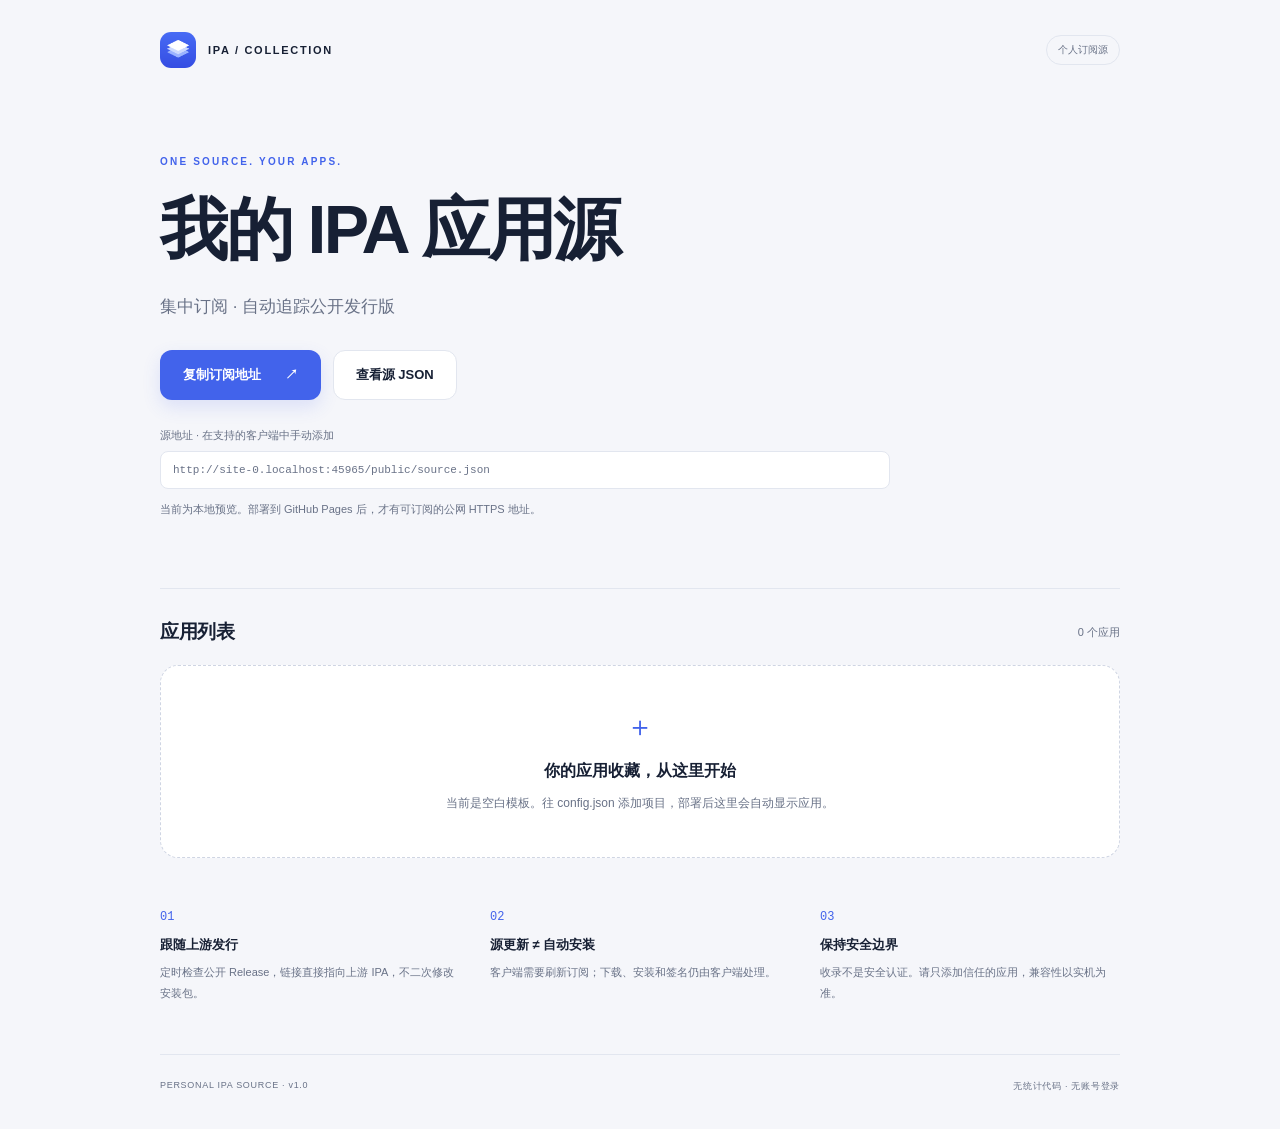
==== public/index.html @ e51f8b4a "Deploy personal IPA source template and automatic Pages updates Empty source; no IPA files or accoun" ====
<!doctype html>
<html lang="zh-CN">
<head>
<meta charset="utf-8"><meta name="viewport" content="width=device-width, initial-scale=1, viewport-fit=cover">
<meta name="color-scheme" content="light dark">
<meta name="referrer" content="no-referrer">
<meta http-equiv="Content-Security-Policy" content="default-src 'self'; img-src 'self' https:; script-src 'self'; style-src 'self'; connect-src 'self'; base-uri 'none'; object-src 'none'">
<title>我的 IPA 应用源</title>
<link rel="icon" href="icon.png"><link rel="stylesheet" href="style.css">
<script src="app.js" defer></script>
</head>
<body>
<main>
<header><a class="brand" href="./"><img src="icon.png" width="36" height="36" alt=""><span>IPA / COLLECTION</span></a><span class="pill">个人订阅源</span></header>
<section class="hero">
<p class="eyebrow">ONE SOURCE. YOUR APPS.</p>
<h1 id="title">我的 IPA<br>应用源<span class="dot">.</span></h1>
<p class="lead" id="subtitle">一个入口，汇集你关注的应用发行版。</p>
<div class="actions"><button id="copy" type="button">复制订阅地址 <span aria-hidden="true">↗</span></button><a id="lc-import" class="secondary" hidden>添加到 LiveContainer</a><a class="secondary" href="source.json">查看源 JSON</a></div>
<label class="url-label" for="source-url">源地址 · 在支持的客户端中手动添加</label>
<input id="source-url" type="text" readonly aria-label="源订阅地址" value="部署后生成 HTTPS 地址">
<p class="notice" id="message" role="status">正在读取源配置…</p>
</section>
<section class="collection"><div class="section-heading"><h2>应用列表</h2><span id="count">—</span></div><div id="apps"></div></section>
<section class="notes"><div><span class="number">01</span><h3>跟随上游发行</h3><p>定时检查公开 Release，链接直接指向上游 IPA，不二次修改安装包。</p></div><div><span class="number">02</span><h3>源更新 ≠ 自动安装</h3><p>客户端需要刷新订阅；下载、安装和签名仍由客户端处理。</p></div><div><span class="number">03</span><h3>保持安全边界</h3><p>收录不是安全认证。请只添加信任的应用，兼容性以实机为准。</p></div></section>
<footer><span>PERSONAL IPA SOURCE · v1.0</span><span>无统计代码 · 无账号登录</span></footer>
</main>
<template id="card"><article class="app-card"><img class="app-icon" width="56" height="56" loading="lazy" alt=""><div class="app-info"><h3></h3><p class="app-id"></p><p class="app-meta"></p></div><a class="download" rel="noopener noreferrer" target="_blank">IPA ↗</a></article></template>
</body></html>
---- public/style.css ----
:root{color-scheme:light dark;--bg:#f5f6fa;--card:#fff;--ink:#172034;--muted:#697287;--line:#e2e6ef;--accent:#4263eb}*{box-sizing:border-box}body{margin:0;background:var(--bg);color:var(--ink);font-family:-apple-system,BlinkMacSystemFont,"Segoe UI",sans-serif;-webkit-font-smoothing:antialiased}main{max-width:1040px;padding:0 40px;margin:auto}header{height:100px;display:flex;align-items:center;justify-content:space-between;gap:12px}.brand{display:flex;align-items:center;gap:12px;color:var(--ink);font-size:11px;font-weight:750;letter-spacing:1.7px;text-decoration:none}.brand img{border-radius:11px}.pill{font-size:10px;color:var(--muted);border:1px solid var(--line);border-radius:30px;padding:7px 11px;white-space:nowrap}.hero{padding:56px 0 58px;max-width:730px}.eyebrow{font-size:10px;font-weight:750;color:var(--accent);letter-spacing:2.2px;margin:0 0 24px}h1{font-size:68px;line-height:1.13;letter-spacing:-2.5px;margin:0;font-weight:800;overflow-wrap:anywhere}.dot{color:var(--accent)}.lead{font-size:17px;line-height:1.8;color:var(--muted);margin:24px 0 28px}.actions{display:flex;gap:12px;align-items:center;flex-wrap:wrap}button,.secondary{font:inherit;font-size:13px;font-weight:650;border-radius:12px;padding:15px 22px;cursor:pointer;text-decoration:none;border:1px solid transparent}button{background:var(--accent);color:#fff;box-shadow:0 7px 18px #4263eb25}button span{margin-left:20px}.secondary{color:var(--ink);background:var(--card);border-color:var(--line)}.url-label{display:block;margin-top:28px;font-size:11px;color:var(--muted)}input{margin-top:8px;display:block;width:100%;padding:12px;border:1px solid var(--line);border-radius:8px;font-family:ui-monospace,monospace;font-size:11px;color:var(--muted);background:var(--card)}.notice{font-size:11px;line-height:1.7;color:var(--muted);min-height:19px}.collection{border-top:1px solid var(--line);padding:30px 0}.section-heading{display:flex;align-items:center;justify-content:space-between;margin-bottom:20px}h2{font-size:19px;letter-spacing:-.5px;margin:0}#count{font-size:11px;color:var(--muted)}.empty{padding:42px 20px;border:1px dashed #cfd5e3;border-radius:18px;text-align:center;background:var(--card)}.empty .symbol{font-size:28px;color:var(--accent);margin-bottom:15px}.empty h3{font-size:16px;margin:0 0 10px}.empty p{font-size:12px;color:var(--muted);line-height:1.9;margin:0}.app-card{display:flex;align-items:center;gap:16px;padding:20px;background:var(--card);border:1px solid var(--line);border-radius:16px;margin-bottom:12px}.app-icon{border-radius:13px;object-fit:cover;flex-shrink:0}.app-info{min-width:0;flex:1}.app-info h3{font-size:16px;margin:0 0 5px;overflow-wrap:anywhere}.app-id,.app-meta{font-size:11px;color:var(--muted);margin:4px 0;overflow-wrap:anywhere}.download{font-size:11px;color:var(--accent);font-weight:700;text-decoration:none;white-space:nowrap}.notes{display:grid;grid-template-columns:repeat(3,1fr);gap:30px;margin:18px 0 50px}.number{font:12px ui-monospace,monospace;color:var(--accent)}.notes h3{font-size:13px;margin:12px 0 8px}.notes p{font-size:11px;line-height:1.9;color:var(--muted);margin:0}footer{display:flex;justify-content:space-between;gap:14px;border-top:1px solid var(--line);padding:25px 0 35px;font-size:9px;color:var(--muted);letter-spacing:.7px}@media(max-width:600px){main{padding:0 24px}header{height:82px}.brand{font-size:9px;letter-spacing:1px;gap:9px}.brand img{width:30px;height:30px}.hero{padding:38px 0 36px}h1{font-size:49px;letter-spacing:-1.8px}.lead{font-size:15px}.notes{grid-template-columns:1fr;gap:25px;margin:12px 0 35px}.notes>div{display:grid;grid-template-columns:30px 1fr;column-gap:10px}.notes h3{margin:0 0 6px}.notes p{grid-column:2}.number{grid-row:1/3}.app-card{padding:14px;gap:10px}.app-icon{width:44px;height:44px}.app-info h3{font-size:14px}footer{font-size:8px;flex-wrap:wrap}}@media(prefers-color-scheme:dark){:root{--bg:#111521;--card:#191f2e;--ink:#edf1fa;--muted:#9aa5bc;--line:#2b3447;--accent:#91a6ff}.empty{border-color:#34415c}button{color:#111521}}
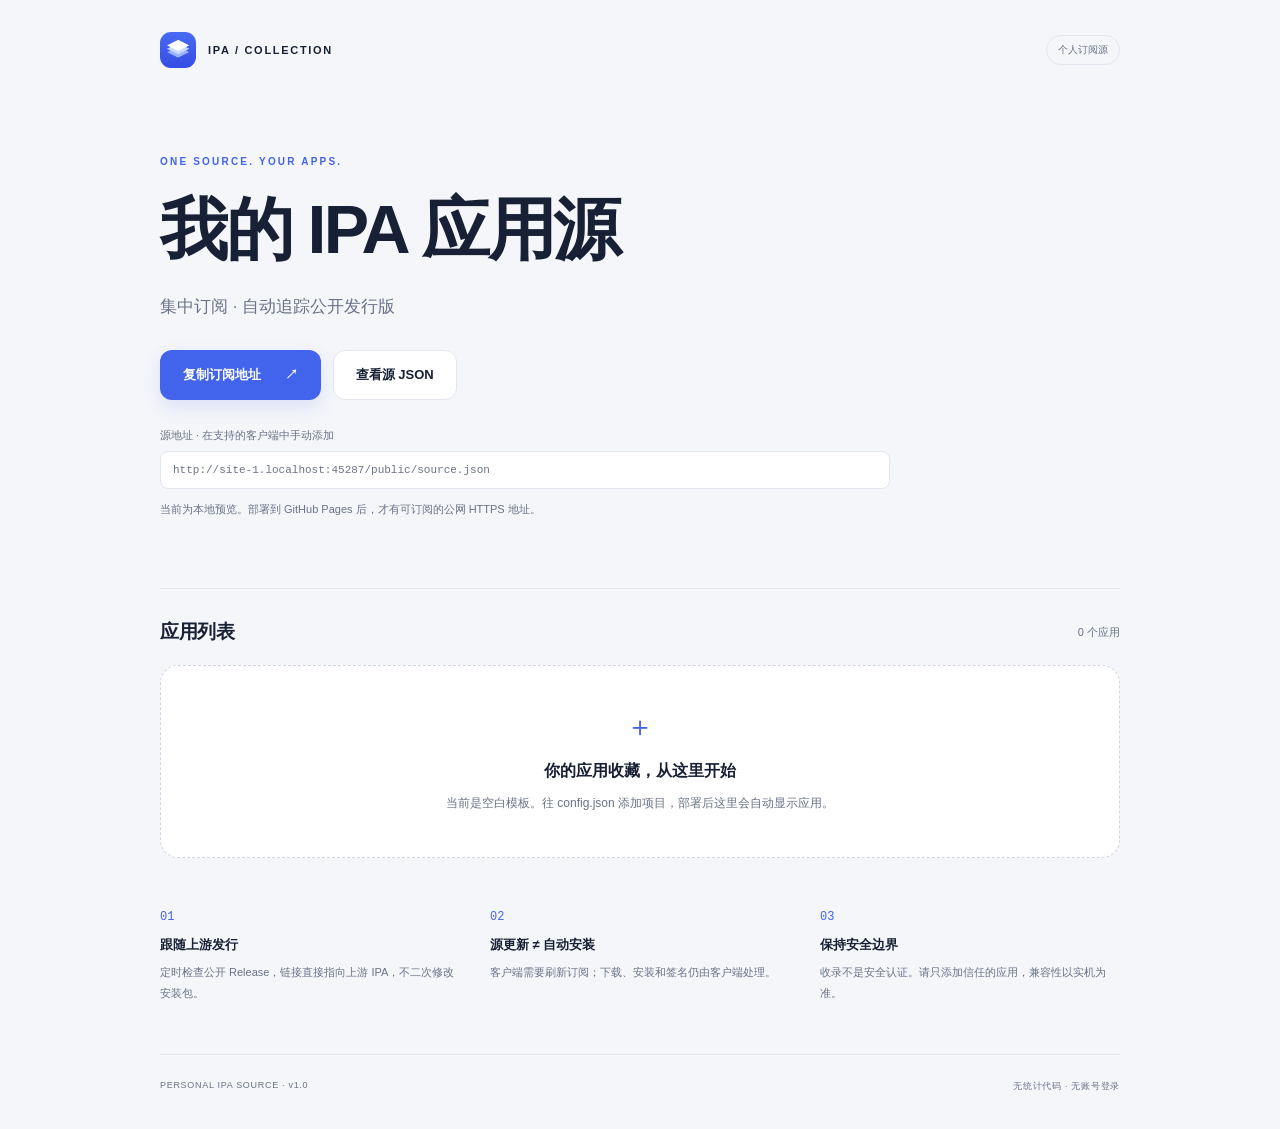
==== commit 5eb2c7eb: "Update favicon and apple-touch-icon links in HTML" ====
--- a/public/index.html
+++ b/public/index.html
@@ -6,7 +6,7 @@
 <meta name="referrer" content="no-referrer">
 <meta http-equiv="Content-Security-Policy" content="default-src 'self'; img-src 'self' https:; script-src 'self'; style-src 'self'; connect-src 'self'; base-uri 'none'; object-src 'none'">
 <title>我的 IPA 应用源</title>
-<link rel="icon" href="icon.png"><link rel="stylesheet" href="style.css">
+<link rel="icon" type="image/png" href="apple-touch-icon-v2.png"><link rel="apple-touch-icon" sizes="180x180" href="apple-touch-icon-v2.png"><link rel="stylesheet" href="style.css">
 <script src="app.js" defer></script>
 </head>
 <body>
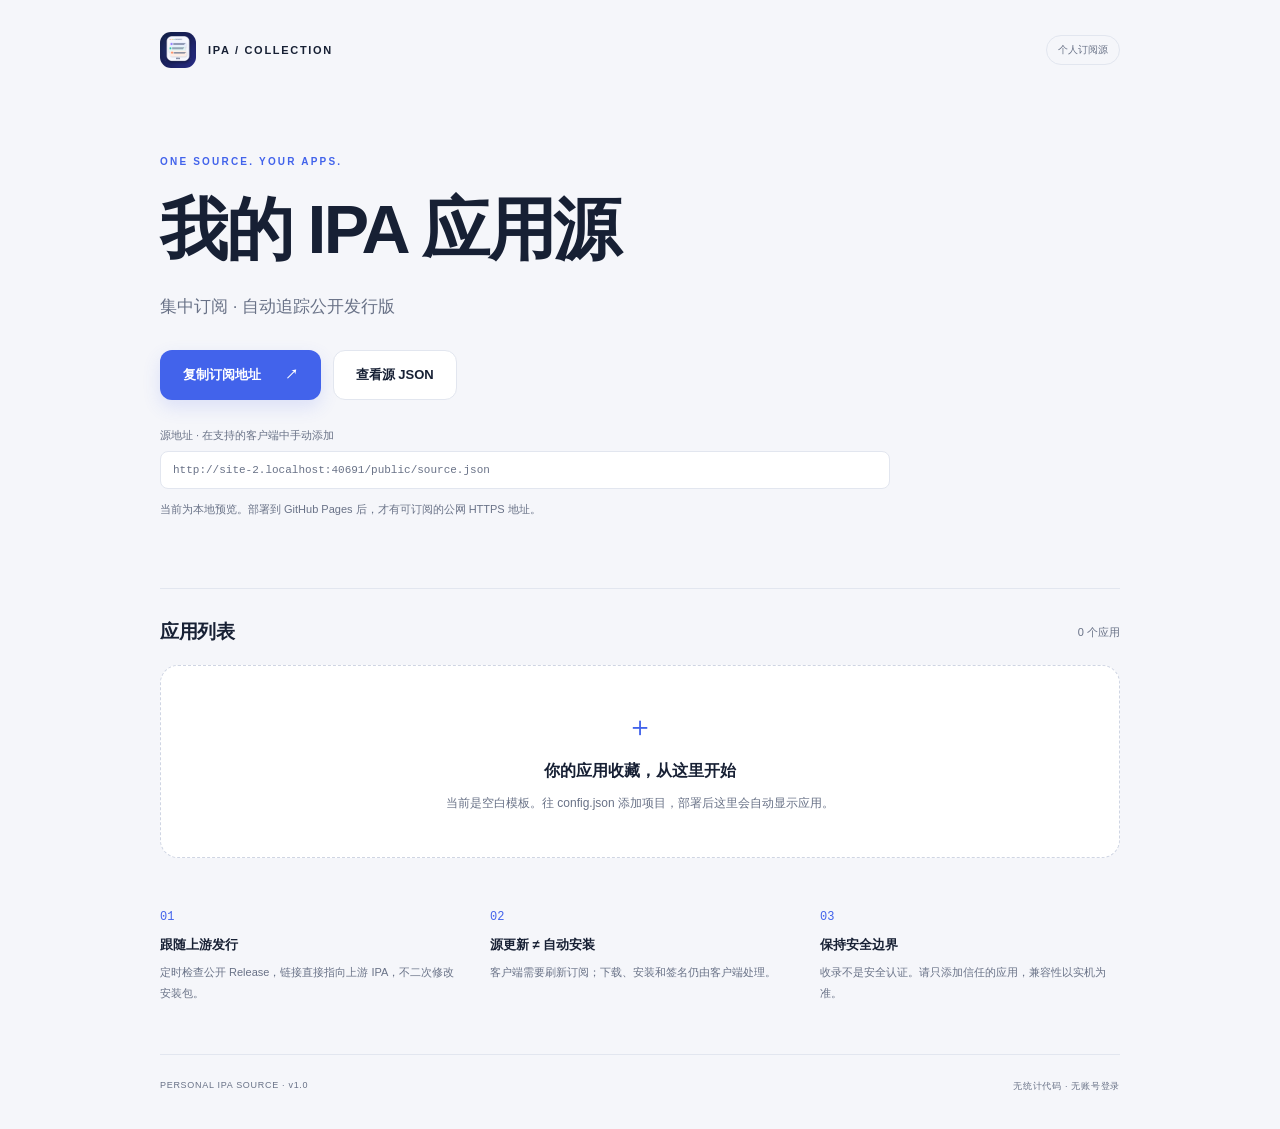
==== commit f0760f83: "Update header image source in index.html" ====
--- a/public/index.html
+++ b/public/index.html
@@ -11,7 +11,7 @@
 </head>
 <body>
 <main>
-<header><a class="brand" href="./"><img src="icon.png" width="36" height="36" alt=""><span>IPA / COLLECTION</span></a><span class="pill">个人订阅源</span></header>
+<header><a class="brand" href="./"><img src="apple-touch-icon-v2.png" width="36" height="36" alt=""><span>IPA / COLLECTION</span></a><span class="pill">个人订阅源</span></header>
 <section class="hero">
 <p class="eyebrow">ONE SOURCE. YOUR APPS.</p>
 <h1 id="title">我的 IPA<br>应用源<span class="dot">.</span></h1>
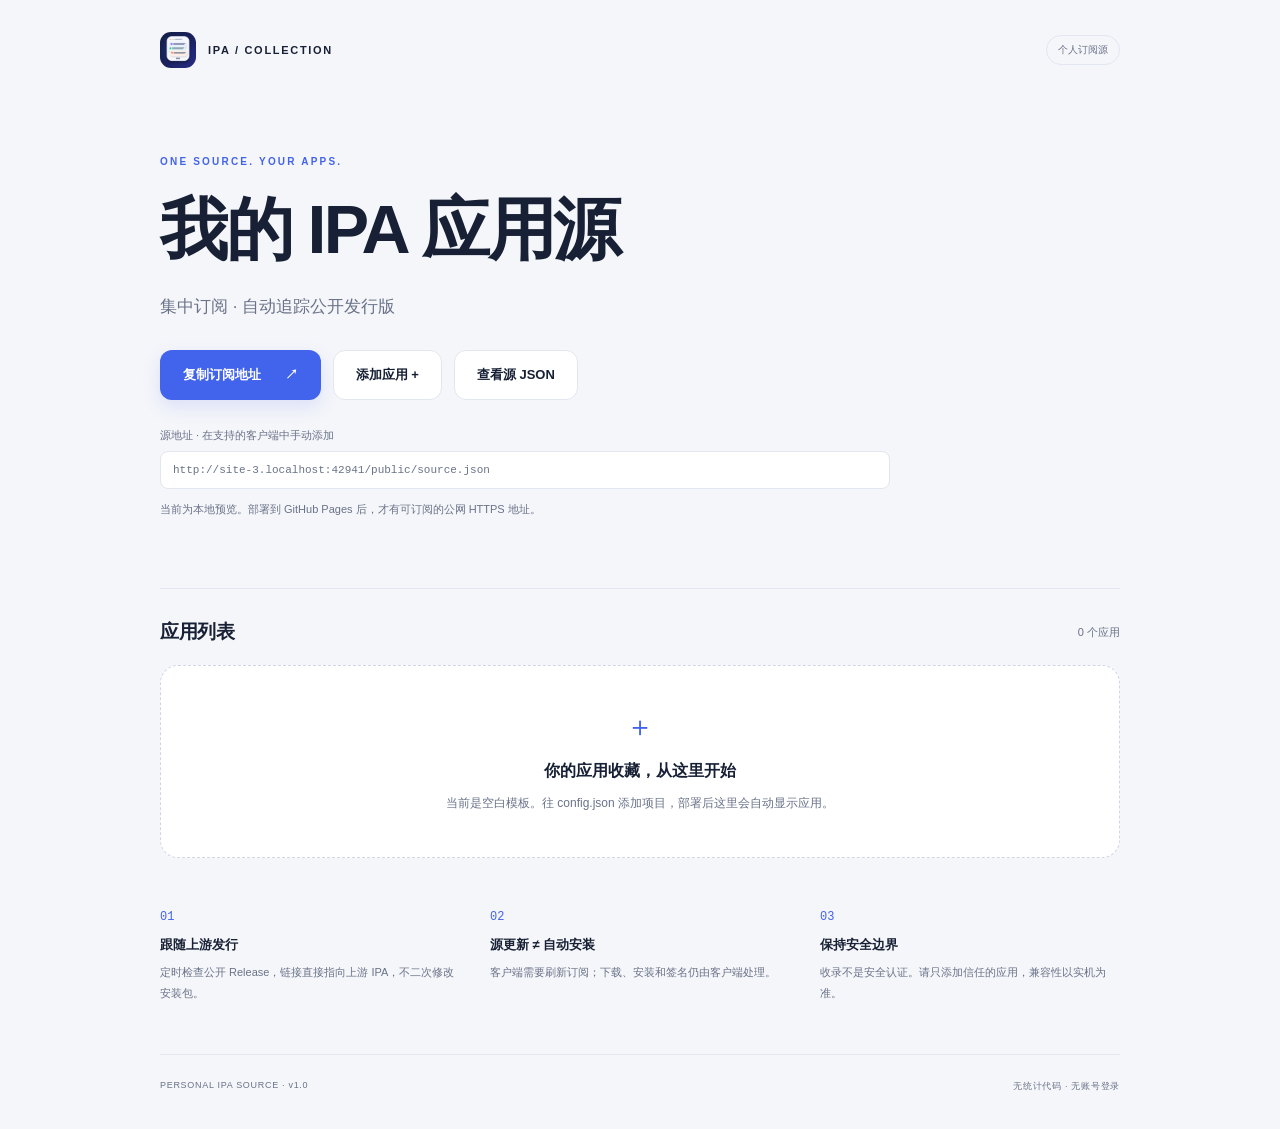
==== commit 88cfee0f: "Add files via upload" ====
--- a/public/index.html
+++ b/public/index.html
@@ -16,7 +16,7 @@
 <p class="eyebrow">ONE SOURCE. YOUR APPS.</p>
 <h1 id="title">我的 IPA<br>应用源<span class="dot">.</span></h1>
 <p class="lead" id="subtitle">一个入口，汇集你关注的应用发行版。</p>
-<div class="actions"><button id="copy" type="button">复制订阅地址 <span aria-hidden="true">↗</span></button><a id="lc-import" class="secondary" hidden>添加到 LiveContainer</a><a class="secondary" href="source.json">查看源 JSON</a></div>
+<div class="actions"><button id="copy" type="button">复制订阅地址 <span aria-hidden="true">↗</span></button><a class="secondary" href="add.html">添加应用 +</a><a id="lc-import" class="secondary" hidden>添加到 LiveContainer</a><a class="secondary" href="source.json">查看源 JSON</a></div>
 <label class="url-label" for="source-url">源地址 · 在支持的客户端中手动添加</label>
 <input id="source-url" type="text" readonly aria-label="源订阅地址" value="部署后生成 HTTPS 地址">
 <p class="notice" id="message" role="status">正在读取源配置…</p>
--- a/public/style.css
+++ b/public/style.css
@@ -1 +1,3 @@
-:root{color-scheme:light dark;--bg:#f5f6fa;--card:#fff;--ink:#172034;--muted:#697287;--line:#e2e6ef;--accent:#4263eb}*{box-sizing:border-box}body{margin:0;background:var(--bg);color:var(--ink);font-family:-apple-system,BlinkMacSystemFont,"Segoe UI",sans-serif;-webkit-font-smoothing:antialiased}main{max-width:1040px;padding:0 40px;margin:auto}header{height:100px;display:flex;align-items:center;justify-content:space-between;gap:12px}.brand{display:flex;align-items:center;gap:12px;color:var(--ink);font-size:11px;font-weight:750;letter-spacing:1.7px;text-decoration:none}.brand img{border-radius:11px}.pill{font-size:10px;color:var(--muted);border:1px solid var(--line);border-radius:30px;padding:7px 11px;white-space:nowrap}.hero{padding:56px 0 58px;max-width:730px}.eyebrow{font-size:10px;font-weight:750;color:var(--accent);letter-spacing:2.2px;margin:0 0 24px}h1{font-size:68px;line-height:1.13;letter-spacing:-2.5px;margin:0;font-weight:800;overflow-wrap:anywhere}.dot{color:var(--accent)}.lead{font-size:17px;line-height:1.8;color:var(--muted);margin:24px 0 28px}.actions{display:flex;gap:12px;align-items:center;flex-wrap:wrap}button,.secondary{font:inherit;font-size:13px;font-weight:650;border-radius:12px;padding:15px 22px;cursor:pointer;text-decoration:none;border:1px solid transparent}button{background:var(--accent);color:#fff;box-shadow:0 7px 18px #4263eb25}button span{margin-left:20px}.secondary{color:var(--ink);background:var(--card);border-color:var(--line)}.url-label{display:block;margin-top:28px;font-size:11px;color:var(--muted)}input{margin-top:8px;display:block;width:100%;padding:12px;border:1px solid var(--line);border-radius:8px;font-family:ui-monospace,monospace;font-size:11px;color:var(--muted);background:var(--card)}.notice{font-size:11px;line-height:1.7;color:var(--muted);min-height:19px}.collection{border-top:1px solid var(--line);padding:30px 0}.section-heading{display:flex;align-items:center;justify-content:space-between;margin-bottom:20px}h2{font-size:19px;letter-spacing:-.5px;margin:0}#count{font-size:11px;color:var(--muted)}.empty{padding:42px 20px;border:1px dashed #cfd5e3;border-radius:18px;text-align:center;background:var(--card)}.empty .symbol{font-size:28px;color:var(--accent);margin-bottom:15px}.empty h3{font-size:16px;margin:0 0 10px}.empty p{font-size:12px;color:var(--muted);line-height:1.9;margin:0}.app-card{display:flex;align-items:center;gap:16px;padding:20px;background:var(--card);border:1px solid var(--line);border-radius:16px;margin-bottom:12px}.app-icon{border-radius:13px;object-fit:cover;flex-shrink:0}.app-info{min-width:0;flex:1}.app-info h3{font-size:16px;margin:0 0 5px;overflow-wrap:anywhere}.app-id,.app-meta{font-size:11px;color:var(--muted);margin:4px 0;overflow-wrap:anywhere}.download{font-size:11px;color:var(--accent);font-weight:700;text-decoration:none;white-space:nowrap}.notes{display:grid;grid-template-columns:repeat(3,1fr);gap:30px;margin:18px 0 50px}.number{font:12px ui-monospace,monospace;color:var(--accent)}.notes h3{font-size:13px;margin:12px 0 8px}.notes p{font-size:11px;line-height:1.9;color:var(--muted);margin:0}footer{display:flex;justify-content:space-between;gap:14px;border-top:1px solid var(--line);padding:25px 0 35px;font-size:9px;color:var(--muted);letter-spacing:.7px}@media(max-width:600px){main{padding:0 24px}header{height:82px}.brand{font-size:9px;letter-spacing:1px;gap:9px}.brand img{width:30px;height:30px}.hero{padding:38px 0 36px}h1{font-size:49px;letter-spacing:-1.8px}.lead{font-size:15px}.notes{grid-template-columns:1fr;gap:25px;margin:12px 0 35px}.notes>div{display:grid;grid-template-columns:30px 1fr;column-gap:10px}.notes h3{margin:0 0 6px}.notes p{grid-column:2}.number{grid-row:1/3}.app-card{padding:14px;gap:10px}.app-icon{width:44px;height:44px}.app-info h3{font-size:14px}footer{font-size:8px;flex-wrap:wrap}}@media(prefers-color-scheme:dark){:root{--bg:#111521;--card:#191f2e;--ink:#edf1fa;--muted:#9aa5bc;--line:#2b3447;--accent:#91a6ff}.empty{border-color:#34415c}button{color:#111521}}
+:root{color-scheme:light dark;--bg:#f5f6fa;--card:#fff;--ink:#172034;--muted:#697287;--line:#e2e6ef;--accent:#4263eb}*{box-sizing:border-box}body{margin:0;background:var(--bg);color:var(--ink);font-family:-apple-system,BlinkMacSystemFont,"Segoe UI",sans-serif;-webkit-font-smoothing:antialiased}main{max-width:1040px;padding:0 40px;margin:auto}header{height:100px;display:flex;align-items:center;justify-content:space-between;gap:12px}.brand{display:flex;align-items:center;gap:12px;color:var(--ink);font-size:11px;font-weight:750;letter-spacing:1.7px;text-decoration:none}.brand img{border-radius:11px}.pill{font-size:10px;color:var(--muted);border:1px solid var(--line);border-radius:30px;padding:7px 11px;white-space:nowrap}.hero{padding:56px 0 58px;max-width:730px}.eyebrow{font-size:10px;font-weight:750;color:var(--accent);letter-spacing:2.2px;margin:0 0 24px}h1{font-size:68px;line-height:1.13;letter-spacing:-2.5px;margin:0;font-weight:800;overflow-wrap:anywhere}.dot{color:var(--accent)}.lead{font-size:17px;line-height:1.8;color:var(--muted);margin:24px 0 28px}.actions{display:flex;gap:12px;align-items:center;flex-wrap:wrap}button,.secondary,.submit-button{font:inherit;font-size:13px;font-weight:650;border-radius:12px;padding:15px 22px;cursor:pointer;text-decoration:none;border:1px solid transparent}button{background:var(--accent);color:#fff;box-shadow:0 7px 18px #4263eb25}button span{margin-left:20px}.secondary{color:var(--ink);background:var(--card);border-color:var(--line)}.url-label{display:block;margin-top:28px;font-size:11px;color:var(--muted)}input{margin-top:8px;display:block;width:100%;padding:12px;border:1px solid var(--line);border-radius:8px;font-family:ui-monospace,monospace;font-size:11px;color:var(--muted);background:var(--card)}.notice{font-size:11px;line-height:1.7;color:var(--muted);min-height:19px}.collection{border-top:1px solid var(--line);padding:30px 0}.section-heading{display:flex;align-items:center;justify-content:space-between;margin-bottom:20px}h2{font-size:19px;letter-spacing:-.5px;margin:0}#count{font-size:11px;color:var(--muted)}.empty{padding:42px 20px;border:1px dashed #cfd5e3;border-radius:18px;text-align:center;background:var(--card)}.empty .symbol{font-size:28px;color:var(--accent);margin-bottom:15px}.empty h3{font-size:16px;margin:0 0 10px}.empty p{font-size:12px;color:var(--muted);line-height:1.9;margin:0}.app-card{display:flex;align-items:center;gap:16px;padding:20px;background:var(--card);border:1px solid var(--line);border-radius:16px;margin-bottom:12px}.app-icon{border-radius:13px;object-fit:cover;flex-shrink:0}.app-info{min-width:0;flex:1}.app-info h3{font-size:16px;margin:0 0 5px;overflow-wrap:anywhere}.app-id,.app-meta{font-size:11px;color:var(--muted);margin:4px 0;overflow-wrap:anywhere}.download{font-size:11px;color:var(--accent);font-weight:700;text-decoration:none;white-space:nowrap}.notes{display:grid;grid-template-columns:repeat(3,1fr);gap:30px;margin:18px 0 50px}.number{font:12px ui-monospace,monospace;color:var(--accent)}.notes h3{font-size:13px;margin:12px 0 8px}.notes p{font-size:11px;line-height:1.9;color:var(--muted);margin:0}footer{display:flex;justify-content:space-between;gap:14px;border-top:1px solid var(--line);padding:25px 0 35px;font-size:9px;color:var(--muted);letter-spacing:.7px}@media(max-width:600px){main{padding:0 24px}header{height:82px}.brand{font-size:9px;letter-spacing:1px;gap:9px}.brand img{width:30px;height:30px}.hero{padding:38px 0 36px}h1{font-size:49px;letter-spacing:-1.8px}.lead{font-size:15px}.notes{grid-template-columns:1fr;gap:25px;margin:12px 0 35px}.notes>div{display:grid;grid-template-columns:30px 1fr;column-gap:10px}.notes h3{margin:0 0 6px}.notes p{grid-column:2}.number{grid-row:1/3}.app-card{padding:14px;gap:10px}.app-icon{width:44px;height:44px}.app-info h3{font-size:14px}footer{font-size:8px;flex-wrap:wrap}}@media(prefers-color-scheme:dark){:root{--bg:#111521;--card:#191f2e;--ink:#edf1fa;--muted:#9aa5bc;--line:#2b3447;--accent:#91a6ff}.empty{border-color:#34415c}button{color:#111521}}
+
+.add-hero{max-width:680px;padding-top:34px}.add-hero h1{font-size:54px;margin-bottom:12px}.add-hero form{margin-top:34px}.add-hero form>label{display:block;margin:21px 0 8px;font-size:12px;font-weight:700;color:var(--ink)}.add-hero input[type=url],.add-hero input[type=text]{font:13px ui-monospace,monospace;color:var(--ink);padding:15px;border:1px solid var(--line);border-radius:12px;background:var(--card);outline:none}.add-hero input:focus{border-color:var(--accent);box-shadow:0 0 0 3px color-mix(in srgb,var(--accent) 17%,transparent)}.field-hint{font-size:11px;line-height:1.7;color:var(--muted);margin:8px 0}.check-row{display:flex!important;align-items:center;gap:10px;margin:22px 0!important;font-size:12px!important}.check-row input{width:18px;height:18px;accent-color:var(--accent)}.submit-button{width:100%;margin-top:12px;background:var(--accent);color:white;box-shadow:0 7px 18px #4263eb25}.submit-button span{float:right}.privacy-note{margin-top:22px;padding:16px;border-radius:12px;border:1px solid var(--line);background:var(--card);font-size:11px;line-height:1.85;color:var(--muted)}.privacy-note strong{color:var(--ink)}.privacy-note code{font-size:10px;color:var(--accent)}footer a{color:var(--accent);text-decoration:none}@media(prefers-color-scheme:dark){.submit-button{color:#111521}}@media(max-width:600px){.add-hero{padding-top:20px}.add-hero h1{font-size:44px}.add-hero form{margin-top:26px}}
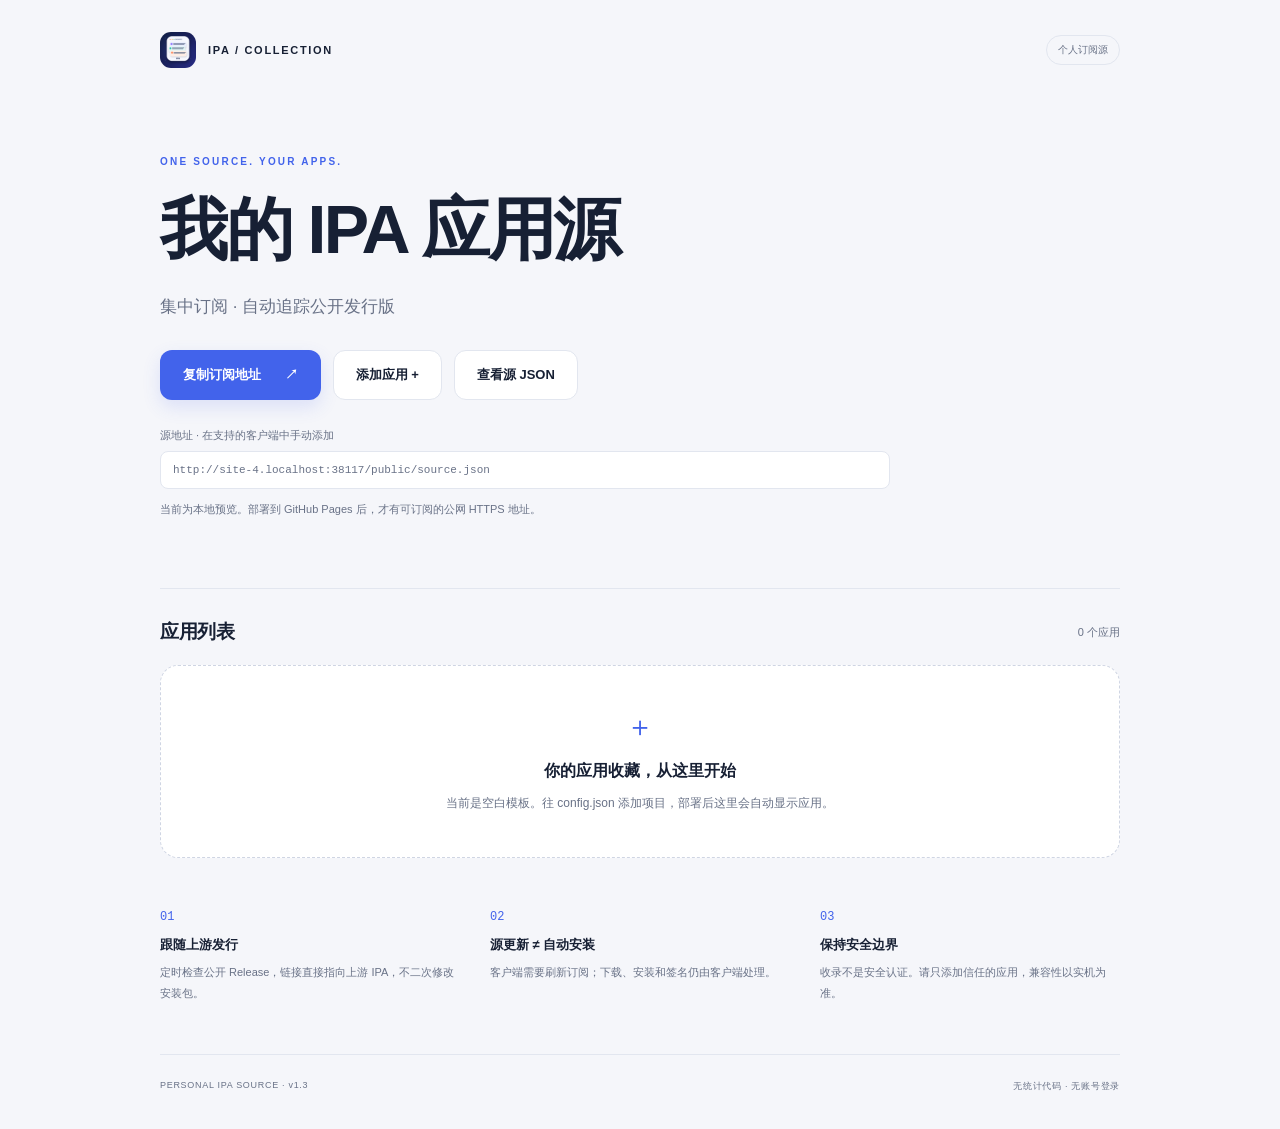
==== commit 8fc34fe8: "Upgrade IPA source template to v1.3.0: public/index.html" ====
--- a/public/index.html
+++ b/public/index.html
@@ -3,6 +3,9 @@
 <head>
 <meta charset="utf-8"><meta name="viewport" content="width=device-width, initial-scale=1, viewport-fit=cover">
 <meta name="color-scheme" content="light dark">
+<meta name="mobile-web-app-capable" content="yes">
+<meta name="apple-mobile-web-app-capable" content="yes">
+<meta name="apple-mobile-web-app-title" content="IPA 应用源">
 <meta name="referrer" content="no-referrer">
 <meta http-equiv="Content-Security-Policy" content="default-src 'self'; img-src 'self' https:; script-src 'self'; style-src 'self'; connect-src 'self'; base-uri 'none'; object-src 'none'">
 <title>我的 IPA 应用源</title>
@@ -20,10 +23,11 @@
 <label class="url-label" for="source-url">源地址 · 在支持的客户端中手动添加</label>
 <input id="source-url" type="text" readonly aria-label="源订阅地址" value="部署后生成 HTTPS 地址">
 <p class="notice" id="message" role="status">正在读取源配置…</p>
+<p class="notice add-status" id="add-status" role="status" hidden></p>
 </section>
 <section class="collection"><div class="section-heading"><h2>应用列表</h2><span id="count">—</span></div><div id="apps"></div></section>
 <section class="notes"><div><span class="number">01</span><h3>跟随上游发行</h3><p>定时检查公开 Release，链接直接指向上游 IPA，不二次修改安装包。</p></div><div><span class="number">02</span><h3>源更新 ≠ 自动安装</h3><p>客户端需要刷新订阅；下载、安装和签名仍由客户端处理。</p></div><div><span class="number">03</span><h3>保持安全边界</h3><p>收录不是安全认证。请只添加信任的应用，兼容性以实机为准。</p></div></section>
-<footer><span>PERSONAL IPA SOURCE · v1.0</span><span>无统计代码 · 无账号登录</span></footer>
+<footer><span>PERSONAL IPA SOURCE · v1.3</span><span>无统计代码 · 无账号登录</span></footer>
 </main>
 <template id="card"><article class="app-card"><img class="app-icon" width="56" height="56" loading="lazy" alt=""><div class="app-info"><h3></h3><p class="app-id"></p><p class="app-meta"></p></div><a class="download" rel="noopener noreferrer" target="_blank">IPA ↗</a></article></template>
 </body></html>
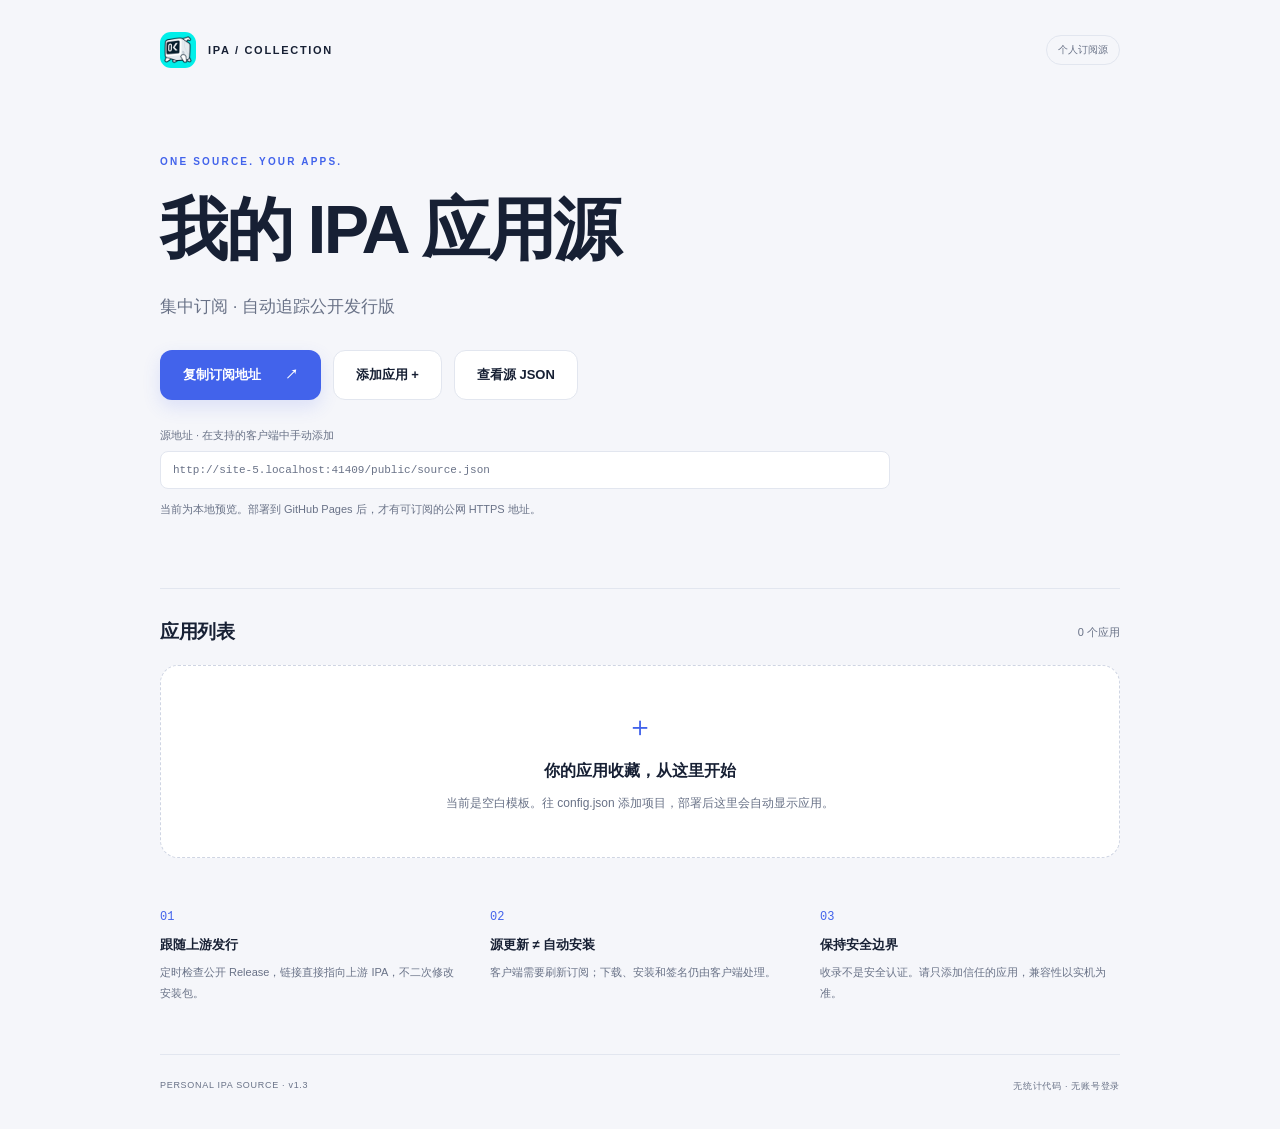
==== commit 40ce33a8: "Rebrand homepage to AltStore Gallery" ====
--- a/public/index.html
+++ b/public/index.html
@@ -8,13 +8,13 @@
 <meta name="apple-mobile-web-app-title" content="IPA 应用源">
 <meta name="referrer" content="no-referrer">
 <meta http-equiv="Content-Security-Policy" content="default-src 'self'; img-src 'self' https:; script-src 'self'; style-src 'self'; connect-src 'self'; base-uri 'none'; object-src 'none'">
-<title>我的 IPA 应用源</title>
-<link rel="icon" type="image/png" href="apple-touch-icon-v2.png"><link rel="apple-touch-icon" sizes="180x180" href="apple-touch-icon-v2.png"><link rel="stylesheet" href="style.css">
+<title>AltStore Gallery</title>
+<link rel="icon" type="image/png" href="AltStore-Gallery.png"><link rel="apple-touch-icon" sizes="180x180" href="AltStore-Gallery.png"><link rel="stylesheet" href="style.css">
 <script src="app.js" defer></script>
 </head>
 <body>
 <main>
-<header><a class="brand" href="./"><img src="apple-touch-icon-v2.png" width="36" height="36" alt=""><span>IPA / COLLECTION</span></a><span class="pill">个人订阅源</span></header>
+<header><a class="brand" href="./"><img src="AltStore-Gallery.png" width="36" height="36" alt=""><span>IPA / COLLECTION</span></a><span class="pill">个人订阅源</span></header>
 <section class="hero">
 <p class="eyebrow">ONE SOURCE. YOUR APPS.</p>
 <h1 id="title">我的 IPA<br>应用源<span class="dot">.</span></h1>
--- a/public/style.css
+++ b/public/style.css
@@ -1,3 +1,4 @@
 :root{color-scheme:light dark;--bg:#f5f6fa;--card:#fff;--ink:#172034;--muted:#697287;--line:#e2e6ef;--accent:#4263eb}*{box-sizing:border-box}body{margin:0;background:var(--bg);color:var(--ink);font-family:-apple-system,BlinkMacSystemFont,"Segoe UI",sans-serif;-webkit-font-smoothing:antialiased}main{max-width:1040px;padding:0 40px;margin:auto}header{height:100px;display:flex;align-items:center;justify-content:space-between;gap:12px}.brand{display:flex;align-items:center;gap:12px;color:var(--ink);font-size:11px;font-weight:750;letter-spacing:1.7px;text-decoration:none}.brand img{border-radius:11px}.pill{font-size:10px;color:var(--muted);border:1px solid var(--line);border-radius:30px;padding:7px 11px;white-space:nowrap}.hero{padding:56px 0 58px;max-width:730px}.eyebrow{font-size:10px;font-weight:750;color:var(--accent);letter-spacing:2.2px;margin:0 0 24px}h1{font-size:68px;line-height:1.13;letter-spacing:-2.5px;margin:0;font-weight:800;overflow-wrap:anywhere}.dot{color:var(--accent)}.lead{font-size:17px;line-height:1.8;color:var(--muted);margin:24px 0 28px}.actions{display:flex;gap:12px;align-items:center;flex-wrap:wrap}button,.secondary,.submit-button{font:inherit;font-size:13px;font-weight:650;border-radius:12px;padding:15px 22px;cursor:pointer;text-decoration:none;border:1px solid transparent}button{background:var(--accent);color:#fff;box-shadow:0 7px 18px #4263eb25}button span{margin-left:20px}.secondary{color:var(--ink);background:var(--card);border-color:var(--line)}.url-label{display:block;margin-top:28px;font-size:11px;color:var(--muted)}input{margin-top:8px;display:block;width:100%;padding:12px;border:1px solid var(--line);border-radius:8px;font-family:ui-monospace,monospace;font-size:11px;color:var(--muted);background:var(--card)}.notice{font-size:11px;line-height:1.7;color:var(--muted);min-height:19px}.collection{border-top:1px solid var(--line);padding:30px 0}.section-heading{display:flex;align-items:center;justify-content:space-between;margin-bottom:20px}h2{font-size:19px;letter-spacing:-.5px;margin:0}#count{font-size:11px;color:var(--muted)}.empty{padding:42px 20px;border:1px dashed #cfd5e3;border-radius:18px;text-align:center;background:var(--card)}.empty .symbol{font-size:28px;color:var(--accent);margin-bottom:15px}.empty h3{font-size:16px;margin:0 0 10px}.empty p{font-size:12px;color:var(--muted);line-height:1.9;margin:0}.app-card{display:flex;align-items:center;gap:16px;padding:20px;background:var(--card);border:1px solid var(--line);border-radius:16px;margin-bottom:12px}.app-icon{border-radius:13px;object-fit:cover;flex-shrink:0}.app-info{min-width:0;flex:1}.app-info h3{font-size:16px;margin:0 0 5px;overflow-wrap:anywhere}.app-id,.app-meta{font-size:11px;color:var(--muted);margin:4px 0;overflow-wrap:anywhere}.download{font-size:11px;color:var(--accent);font-weight:700;text-decoration:none;white-space:nowrap}.notes{display:grid;grid-template-columns:repeat(3,1fr);gap:30px;margin:18px 0 50px}.number{font:12px ui-monospace,monospace;color:var(--accent)}.notes h3{font-size:13px;margin:12px 0 8px}.notes p{font-size:11px;line-height:1.9;color:var(--muted);margin:0}footer{display:flex;justify-content:space-between;gap:14px;border-top:1px solid var(--line);padding:25px 0 35px;font-size:9px;color:var(--muted);letter-spacing:.7px}@media(max-width:600px){main{padding:0 24px}header{height:82px}.brand{font-size:9px;letter-spacing:1px;gap:9px}.brand img{width:30px;height:30px}.hero{padding:38px 0 36px}h1{font-size:49px;letter-spacing:-1.8px}.lead{font-size:15px}.notes{grid-template-columns:1fr;gap:25px;margin:12px 0 35px}.notes>div{display:grid;grid-template-columns:30px 1fr;column-gap:10px}.notes h3{margin:0 0 6px}.notes p{grid-column:2}.number{grid-row:1/3}.app-card{padding:14px;gap:10px}.app-icon{width:44px;height:44px}.app-info h3{font-size:14px}footer{font-size:8px;flex-wrap:wrap}}@media(prefers-color-scheme:dark){:root{--bg:#111521;--card:#191f2e;--ink:#edf1fa;--muted:#9aa5bc;--line:#2b3447;--accent:#91a6ff}.empty{border-color:#34415c}button{color:#111521}}
 
+.add-status{font-weight:650;color:var(--ink);border:1px solid var(--line);background:var(--card);border-radius:12px;padding:12px 14px}
 .add-hero{max-width:680px;padding-top:34px}.add-hero h1{font-size:54px;margin-bottom:12px}.add-hero form{margin-top:34px}.add-hero form>label{display:block;margin:21px 0 8px;font-size:12px;font-weight:700;color:var(--ink)}.add-hero input[type=url],.add-hero input[type=text]{font:13px ui-monospace,monospace;color:var(--ink);padding:15px;border:1px solid var(--line);border-radius:12px;background:var(--card);outline:none}.add-hero input:focus{border-color:var(--accent);box-shadow:0 0 0 3px color-mix(in srgb,var(--accent) 17%,transparent)}.field-hint{font-size:11px;line-height:1.7;color:var(--muted);margin:8px 0}.check-row{display:flex!important;align-items:center;gap:10px;margin:22px 0!important;font-size:12px!important}.check-row input{width:18px;height:18px;accent-color:var(--accent)}.submit-button{width:100%;margin-top:12px;background:var(--accent);color:white;box-shadow:0 7px 18px #4263eb25}.submit-button span{float:right}.privacy-note{margin-top:22px;padding:16px;border-radius:12px;border:1px solid var(--line);background:var(--card);font-size:11px;line-height:1.85;color:var(--muted)}.privacy-note strong{color:var(--ink)}.privacy-note code{font-size:10px;color:var(--accent)}footer a{color:var(--accent);text-decoration:none}@media(prefers-color-scheme:dark){.submit-button{color:#111521}}@media(max-width:600px){.add-hero{padding-top:20px}.add-hero h1{font-size:44px}.add-hero form{margin-top:26px}}
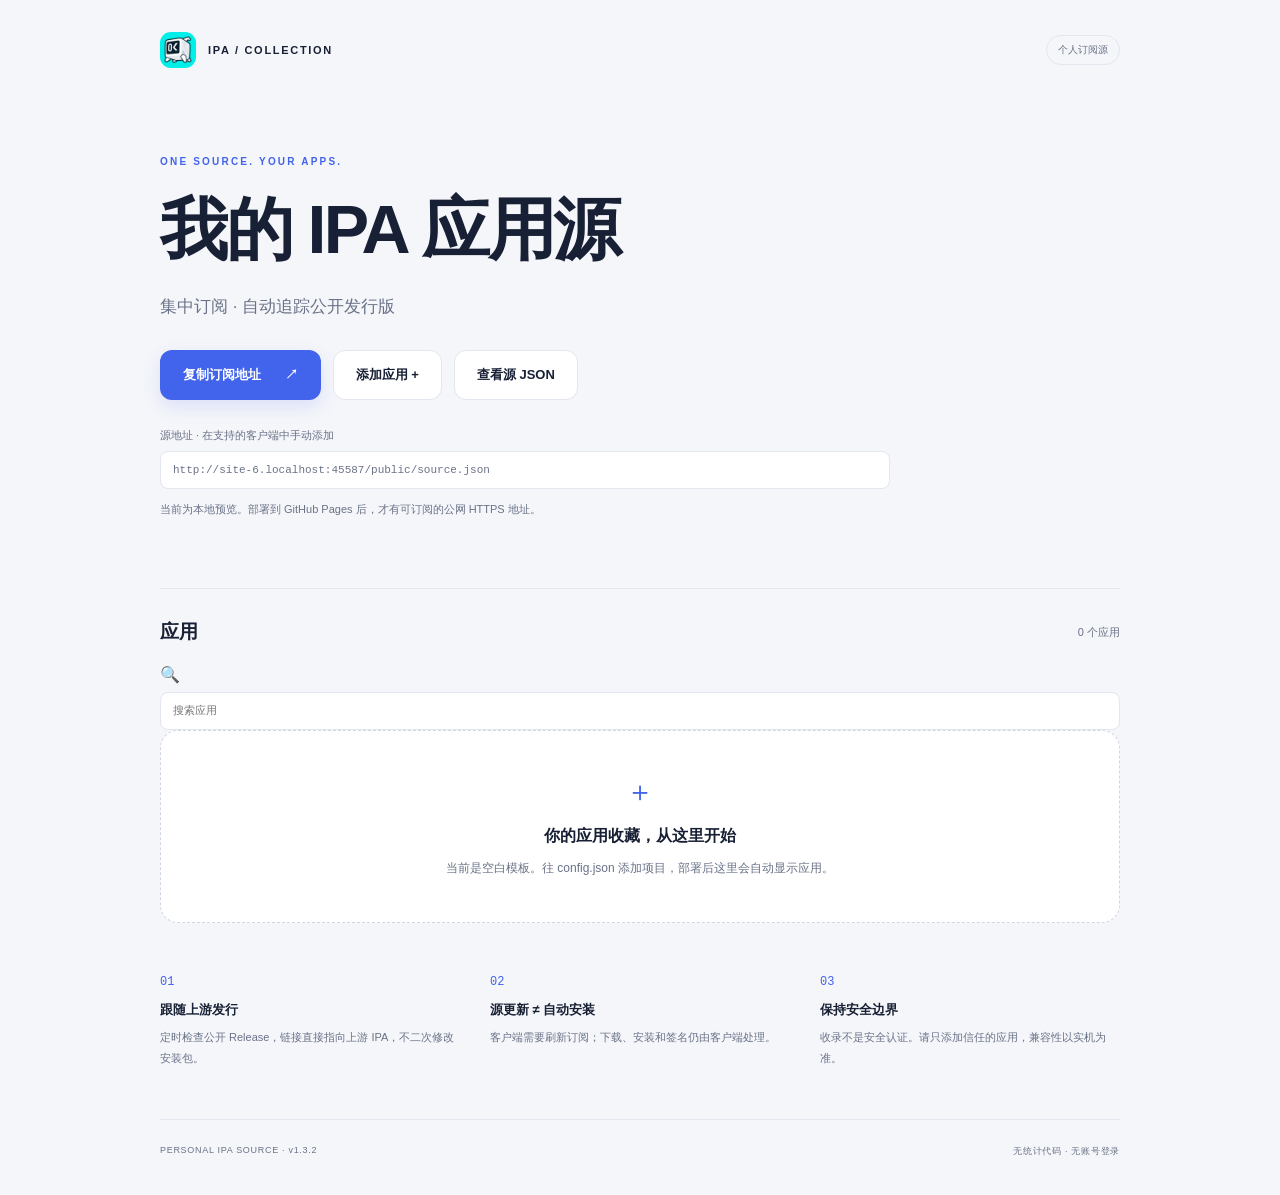
==== commit 914d7031: "Homepage: store-style redesign" ====
--- a/public/index.html
+++ b/public/index.html
@@ -15,19 +15,22 @@
 <body>
 <main>
 <header><a class="brand" href="./"><img src="AltStore-Gallery.png" width="36" height="36" alt=""><span>IPA / COLLECTION</span></a><span class="pill">个人订阅源</span></header>
-<section class="hero">
+<section class="hero store-hero">
 <p class="eyebrow">ONE SOURCE. YOUR APPS.</p>
-<h1 id="title">我的 IPA<br>应用源<span class="dot">.</span></h1>
+<h1 id="title">AltStore Gallery</h1>
 <p class="lead" id="subtitle">一个入口，汇集你关注的应用发行版。</p>
-<div class="actions"><button id="copy" type="button">复制订阅地址 <span aria-hidden="true">↗</span></button><a class="secondary" href="add.html">添加应用 +</a><a id="lc-import" class="secondary" hidden>添加到 LiveContainer</a><a class="secondary" href="source.json">查看源 JSON</a></div>
+<div class="actions"><button id="copy" type="button">复制订阅地址 <span aria-hidden="true">↗</span></button><a id="lc-import" class="secondary" hidden>添加到 LiveContainer</a><a class="secondary" href="add.html">添加应用 +</a><a class="secondary" href="source.json">查看源 JSON</a></div>
 <label class="url-label" for="source-url">源地址 · 在支持的客户端中手动添加</label>
 <input id="source-url" type="text" readonly aria-label="源订阅地址" value="部署后生成 HTTPS 地址">
 <p class="notice" id="message" role="status">正在读取源配置…</p>
 <p class="notice add-status" id="add-status" role="status" hidden></p>
 </section>
-<section class="collection"><div class="section-heading"><h2>应用列表</h2><span id="count">—</span></div><div id="apps"></div></section>
+<section class="collection store-collection"><div class="section-heading"><h2>应用</h2><span id="count">—</span></div>
+<label class="store-search"><span aria-hidden="true">🔍</span><input id="search" type="search" placeholder="搜索应用" aria-label="搜索应用"></label>
+<div id="apps" class="store-grid"></div>
+<p class="store-nomatch" id="nomatch" hidden>没有匹配的应用。</p>
+</section>
 <section class="notes"><div><span class="number">01</span><h3>跟随上游发行</h3><p>定时检查公开 Release，链接直接指向上游 IPA，不二次修改安装包。</p></div><div><span class="number">02</span><h3>源更新 ≠ 自动安装</h3><p>客户端需要刷新订阅；下载、安装和签名仍由客户端处理。</p></div><div><span class="number">03</span><h3>保持安全边界</h3><p>收录不是安全认证。请只添加信任的应用，兼容性以实机为准。</p></div></section>
-<footer><span>PERSONAL IPA SOURCE · v1.3</span><span>无统计代码 · 无账号登录</span></footer>
+<footer><span>PERSONAL IPA SOURCE · v1.3.2</span><span>无统计代码 · 无账号登录</span></footer>
 </main>
-<template id="card"><article class="app-card"><img class="app-icon" width="56" height="56" loading="lazy" alt=""><div class="app-info"><h3></h3><p class="app-id"></p><p class="app-meta"></p></div><a class="download" rel="noopener noreferrer" target="_blank">IPA ↗</a></article></template>
 </body></html>
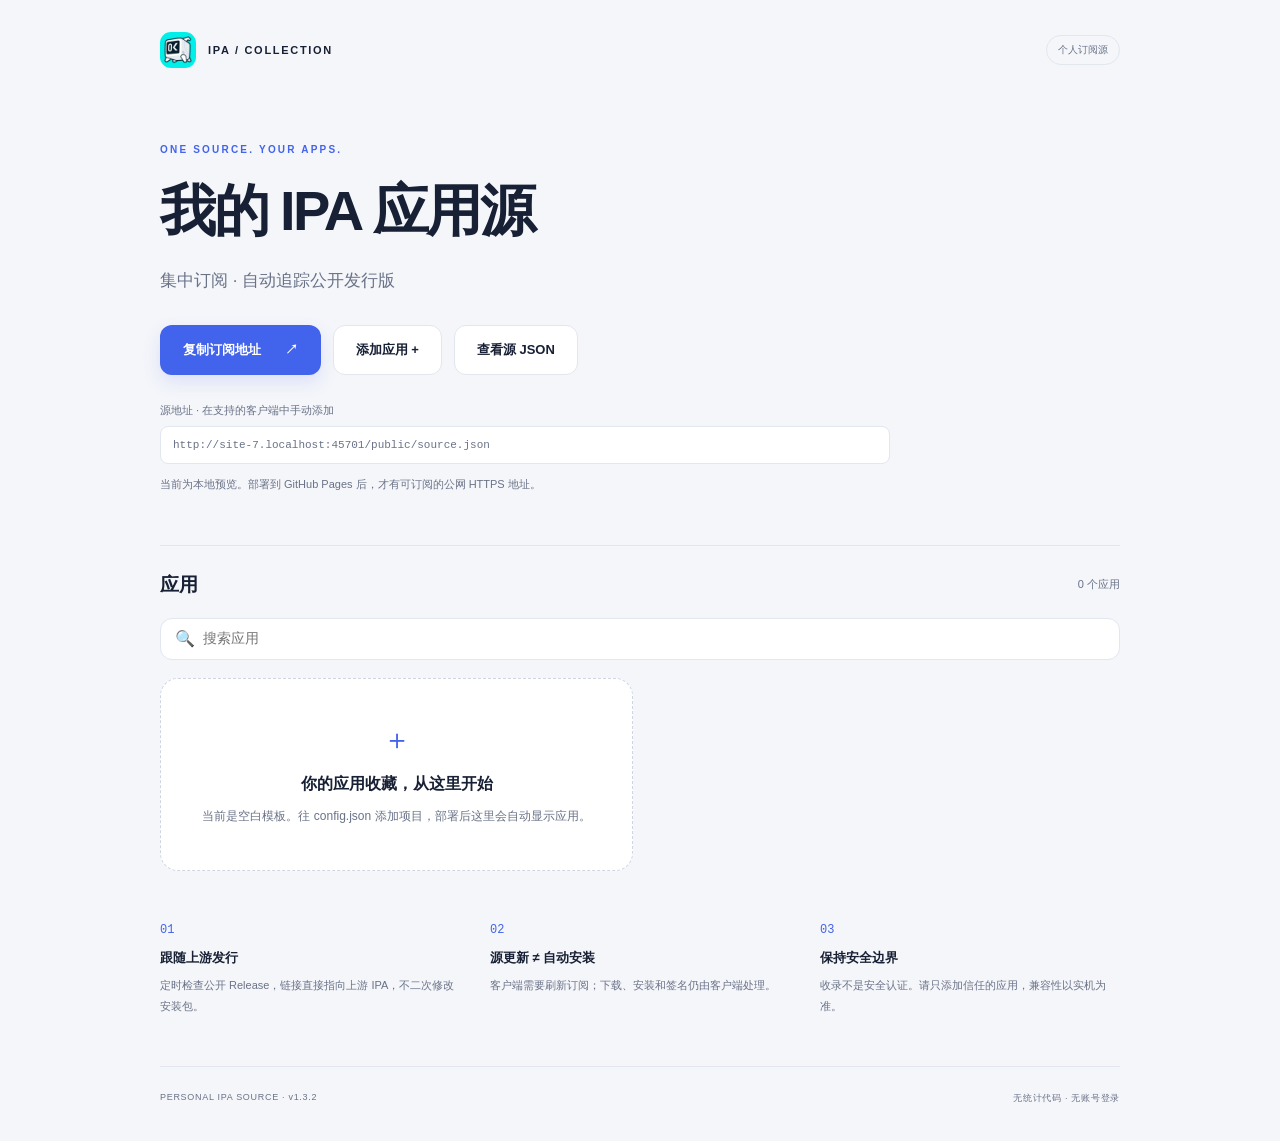
==== commit db83d6df: "Add source update banner placeholder" ====
--- a/public/index.html
+++ b/public/index.html
@@ -24,6 +24,7 @@
 <input id="source-url" type="text" readonly aria-label="源订阅地址" value="部署后生成 HTTPS 地址">
 <p class="notice" id="message" role="status">正在读取源配置…</p>
 <p class="notice add-status" id="add-status" role="status" hidden></p>
+<p class="notice add-status" id="update-bar" role="button" tabindex="0" style="cursor:pointer" hidden>🔄 源有新内容了，点击刷新</p>
 </section>
 <section class="collection store-collection"><div class="section-heading"><h2>应用</h2><span id="count">—</span></div>
 <label class="store-search"><span aria-hidden="true">🔍</span><input id="search" type="search" placeholder="搜索应用" aria-label="搜索应用"></label>
--- a/public/style.css
+++ b/public/style.css
@@ -2,3 +2,29 @@
 
 .add-status{font-weight:650;color:var(--ink);border:1px solid var(--line);background:var(--card);border-radius:12px;padding:12px 14px}
 .add-hero{max-width:680px;padding-top:34px}.add-hero h1{font-size:54px;margin-bottom:12px}.add-hero form{margin-top:34px}.add-hero form>label{display:block;margin:21px 0 8px;font-size:12px;font-weight:700;color:var(--ink)}.add-hero input[type=url],.add-hero input[type=text]{font:13px ui-monospace,monospace;color:var(--ink);padding:15px;border:1px solid var(--line);border-radius:12px;background:var(--card);outline:none}.add-hero input:focus{border-color:var(--accent);box-shadow:0 0 0 3px color-mix(in srgb,var(--accent) 17%,transparent)}.field-hint{font-size:11px;line-height:1.7;color:var(--muted);margin:8px 0}.check-row{display:flex!important;align-items:center;gap:10px;margin:22px 0!important;font-size:12px!important}.check-row input{width:18px;height:18px;accent-color:var(--accent)}.submit-button{width:100%;margin-top:12px;background:var(--accent);color:white;box-shadow:0 7px 18px #4263eb25}.submit-button span{float:right}.privacy-note{margin-top:22px;padding:16px;border-radius:12px;border:1px solid var(--line);background:var(--card);font-size:11px;line-height:1.85;color:var(--muted)}.privacy-note strong{color:var(--ink)}.privacy-note code{font-size:10px;color:var(--accent)}footer a{color:var(--accent);text-decoration:none}@media(prefers-color-scheme:dark){.submit-button{color:#111521}}@media(max-width:600px){.add-hero{padding-top:20px}.add-hero h1{font-size:44px}.add-hero form{margin-top:26px}}
+
+/* --- Store-style homepage (v1.3.2) -------------------------------------- */
+.store-hero{padding:44px 0 40px}
+.store-hero h1{font-size:56px}
+.store-collection{padding-top:26px}
+.store-search{display:flex;align-items:center;gap:8px;background:var(--card);border:1px solid var(--line);border-radius:12px;padding:0 14px;margin-bottom:18px}
+.store-search input{border:none;background:none;margin:0;padding:12px 0;font-size:14px;color:var(--ink);outline:none}
+.store-search input:focus{box-shadow:none}
+.store-grid{display:grid;grid-template-columns:1fr;gap:14px}
+@media(min-width:760px){.store-grid{grid-template-columns:1fr 1fr}}
+.s-card{--tint:#4263eb;border:1px solid var(--line);border-radius:20px;background:var(--card);overflow:hidden}
+.s-card-head{display:flex;align-items:center;gap:14px;padding:16px;background:linear-gradient(135deg,color-mix(in srgb,var(--tint) 17%,transparent),transparent 72%)}
+.s-icon{width:64px;height:64px;border-radius:15px;object-fit:cover;flex-shrink:0;box-shadow:0 3px 10px rgb(0 0 0/.14)}
+.s-main{min-width:0;flex:1}
+.s-name{font-size:17px;font-weight:750;margin:0 0 3px;overflow-wrap:anywhere}
+.s-sub{font-size:13px;color:var(--muted);margin:0;white-space:nowrap;overflow:hidden;text-overflow:ellipsis}
+.s-meta{font-size:11px;color:var(--muted);margin:5px 0 0}
+.s-get{flex-shrink:0;font-size:13px;font-weight:800;letter-spacing:.6px;color:var(--accent);background:color-mix(in srgb,var(--tint) 16%,var(--card));border-radius:999px;padding:8px 18px;text-decoration:none}
+.s-more{display:block;width:100%;text-align:left;background:none;border:none;border-top:1px solid var(--line);box-shadow:none;color:var(--muted);font-size:12px;font-weight:650;padding:11px 16px;cursor:pointer;border-radius:0}
+.s-details{border-top:1px solid var(--line);padding:14px 16px 16px;font-size:12.5px;line-height:1.85;color:var(--ink)}
+.s-details p{margin:0 0 10px}
+.s-facts{color:var(--muted);font-size:11.5px;line-height:1.9;margin:0 0 10px}
+.s-notes{background:var(--bg);border-radius:12px;padding:12px 14px;white-space:pre-wrap;overflow-wrap:anywhere;font-size:12px;line-height:1.8;color:var(--muted);max-height:260px;overflow:auto}
+.s-dl{display:inline-block;margin-top:12px;font-size:12.5px;font-weight:700;color:var(--accent);text-decoration:none}
+.store-nomatch{color:var(--muted);font-size:13px;text-align:center;padding:18px 0 6px}
+@media(max-width:600px){.store-hero h1{font-size:42px}.s-icon{width:56px;height:56px;border-radius:13px}}
